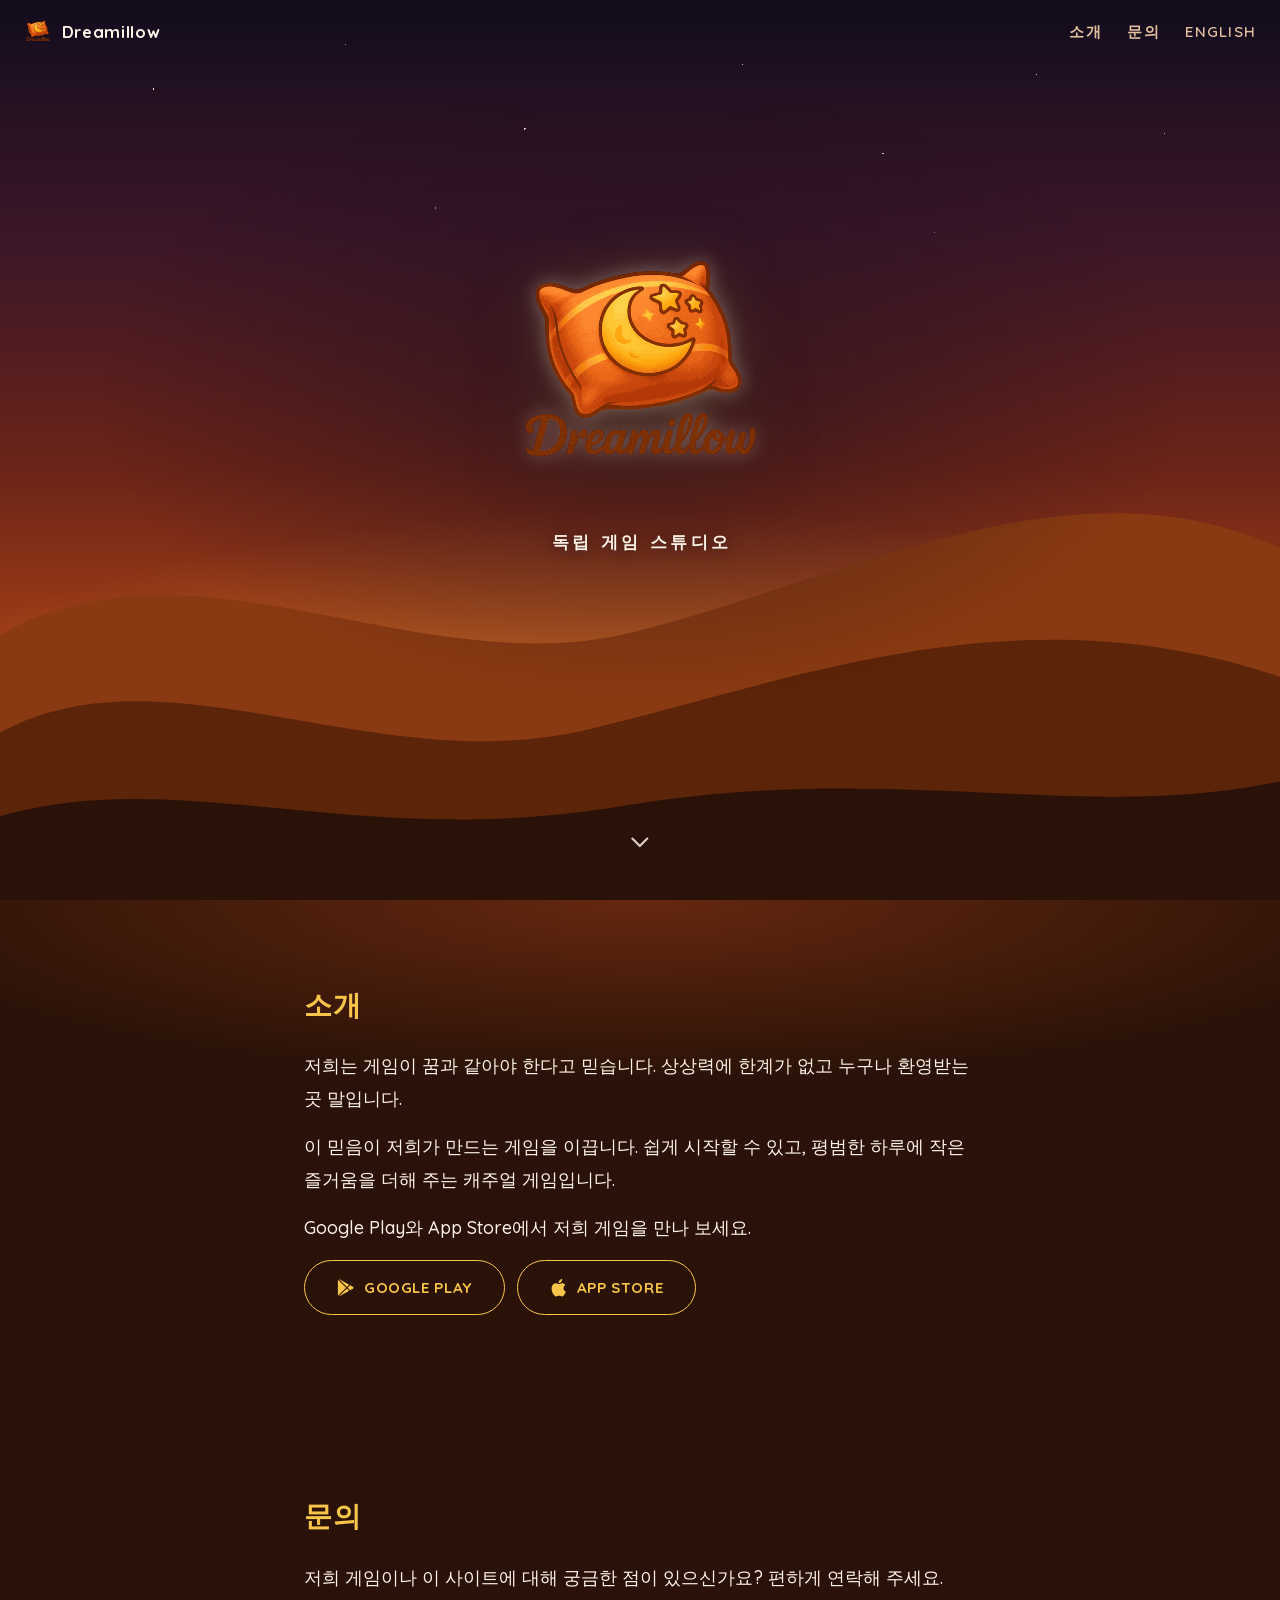
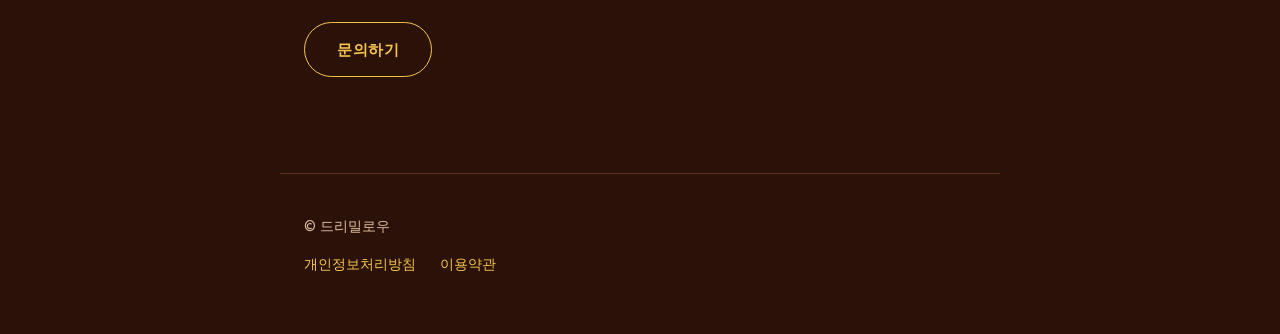
==== ko/index.html @ 7b3ff949 "Add a Korean version of the site under /ko/ English stays the default at the existing URLs, so the p" ====
<!DOCTYPE html>
<html lang="ko">
<head>
<meta charset="utf-8">
<meta name="viewport" content="width=device-width, initial-scale=1">
<title>Dreamillow</title>
<meta name="description" content="드리밀로우는 상상력에 한계가 없고 누구나 환영받는 캐주얼 게임을 만드는 독립 게임 스튜디오입니다.">
<meta name="theme-color" content="#140d1e">
<link rel="icon" href="/assets/icon.png" type="image/png">
<link rel="apple-touch-icon" href="/assets/dreamillow.png">
<link rel="preload" href="/assets/fonts/quicksand-latin.woff2" as="font" type="font/woff2" crossorigin>
<link rel="stylesheet" href="/assets/style.css">
<link rel="alternate" hreflang="en" href="https://dreamillow.github.io/">
<link rel="alternate" hreflang="ko" href="https://dreamillow.github.io/ko/">
<link rel="alternate" hreflang="x-default" href="https://dreamillow.github.io/">
</head>
<body>

<header class="nav">
  <a class="wordmark" href="/ko/index.html">
    <img src="/assets/icon.png" alt="" width="28" height="28">
    <span>Dreamillow</span>
  </a>
  <nav aria-label="주요 메뉴">
    <a href="#about">소개</a>
    <a href="#contact">문의</a>
    <a href="/index.html" hreflang="en" lang="en">English</a>
  </nav>
</header>

<main>
  <section class="hero">
    <div class="sky" aria-hidden="true"></div>

    <div class="dunes" aria-hidden="true">
      <div class="dune dune-far" data-speed="0.10">
        <svg viewBox="0 0 1440 320" preserveAspectRatio="none" focusable="false">
          <path d="M0,168 C220,104 470,198 716,166 C962,134 1206,64 1440,118 L1440,320 L0,320 Z"/>
        </svg>
      </div>
      <div class="dune dune-mid" data-speed="0.20">
        <svg viewBox="0 0 1440 320" preserveAspectRatio="none" focusable="false">
          <path d="M0,224 C186,172 424,252 664,222 C904,192 1148,142 1440,192 L1440,320 L0,320 Z"/>
        </svg>
      </div>
      <div class="dune dune-near" data-speed="0.34">
        <svg viewBox="0 0 1440 320" preserveAspectRatio="none" focusable="false">
          <path d="M0,272 C204,242 402,292 702,266 C1002,240 1222,276 1440,252 L1440,320 L0,320 Z"/>
        </svg>
      </div>
    </div>

    <div class="hero-inner">
      <h1><img class="hero-logo" src="/assets/dreamillow.png" alt="Dreamillow" width="512" height="512"></h1>
      <p class="tagline">독립 게임 스튜디오</p>
    </div>

    <a class="scroll-cue" href="#about" aria-label="소개로 이동">
      <svg viewBox="0 0 24 24" aria-hidden="true" focusable="false">
        <path d="M5 9l7 7 7-7" fill="none" stroke="currentColor" stroke-width="2"
              stroke-linecap="round" stroke-linejoin="round"/>
      </svg>
    </a>
  </section>

  <div class="ground">
    <section class="section reveal" id="about">
      <h2>소개</h2>
      <p>저희는 게임이 꿈과 같아야 한다고 믿습니다. 상상력에 한계가 없고
        누구나 환영받는 곳 말입니다.</p>
      <p>이 믿음이 저희가 만드는 게임을 이끕니다. 쉽게 시작할 수 있고,
        평범한 하루에 작은 즐거움을 더해 주는 캐주얼 게임입니다.</p>
      <p>Google Play와 App Store에서 저희 게임을 만나 보세요.</p>
      <p class="store-links">
        <a class="pill-button" href="https://play.google.com/store/apps/dev?id=8315990419131037294"><svg class="pill-icon" viewBox="0 0 24 24" aria-hidden="true" focusable="false"><path d="M22.018 13.298l-3.919 2.218-3.515-3.493 3.543-3.521 3.891 2.202a1.49 1.49 0 0 1 0 2.594zM1.337.924a1.486 1.486 0 0 0-.112.568v21.017c0 .217.045.419.124.6l11.155-11.087L1.337.924zm12.207 10.065l3.258-3.238L3.45.195a1.466 1.466 0 0 0-.946-.179l11.04 10.973zm0 2.067l-11 10.933c.298.036.612-.016.906-.183l13.324-7.54-3.23-3.21z"/></svg>Google Play</a>
        <a class="pill-button" href="https://apps.apple.com/developer/id1828853316"><svg class="pill-icon" viewBox="0 0 24 24" aria-hidden="true" focusable="false"><path d="M12.152 6.896c-.948 0-2.415-1.078-3.96-1.04-2.04.027-3.91 1.183-4.961 3.014-2.117 3.675-.546 9.103 1.519 12.09 1.013 1.454 2.208 3.09 3.792 3.039 1.52-.065 2.09-.987 3.935-.987 1.831 0 2.35.987 3.96.948 1.637-.026 2.676-1.48 3.676-2.948 1.156-1.688 1.636-3.325 1.662-3.415-.039-.013-3.182-1.221-3.22-4.857-.026-3.04 2.48-4.494 2.597-4.559-1.429-2.09-3.623-2.324-4.39-2.376-2-.156-3.675 1.09-4.61 1.09zM15.53 3.83c.843-1.012 1.4-2.427 1.245-3.83-1.207.052-2.662.805-3.532 1.818-.78.896-1.454 2.338-1.273 3.714 1.338.104 2.715-.688 3.559-1.701"/></svg>App Store</a>
      </p>
    </section>

    <section class="section reveal" id="contact">
      <h2>문의</h2>
      <p>저희 게임이나 이 사이트에 대해 궁금한 점이 있으신가요? 편하게 연락해 주세요.</p>
      <p><a class="pill-button" href="mailto:dreamillowgames@gmail.com">문의하기</a></p>
    </section>
  </div>
</main>

<footer class="footer">
  <p>&copy; 드리밀로우</p>
  <nav aria-label="법적 고지">
    <a href="/ko/privacy.html">개인정보처리방침</a>
    <a href="/ko/terms.html">이용약관</a>
  </nav>
</footer>

<script src="/assets/main.js"></script>
</body>
</html>
---- assets/style.css ----
/* Quicksand — SIL Open Font License 1.1, see assets/fonts/OFL.txt
   Variable latin subset: one file covers every weight we use. */
@font-face {
  font-family: "Quicksand";
  font-style: normal;
  font-weight: 300 700;
  font-display: swap;
  src: url("/assets/fonts/quicksand-latin.woff2") format("woff2");
  unicode-range: U+0000-00FF, U+0131, U+0152-0153, U+02BB-02BC, U+02C6, U+02DA,
    U+02DC, U+0304, U+0308, U+0329, U+2000-206F, U+20AC, U+2122, U+2191, U+2193,
    U+2212, U+2215, U+FEFF, U+FFFD;
}

:root {
  /* dusk palette, sampled from the logo */
  --night: #140d1e;
  --dusk: #3a1628;
  --ember: #a03d16;
  --flame: #e8722b;
  --amber: #f8c54a;

  --deep: #2a1208;
  --surface: #3a1a0d;
  --line: #5c3320;

  --sand: #fdf3e6;
  --muted: #e2c0a0;

  --dune-far: #8a3a12;
  --dune-mid: #5c2409;
  --dune-near: #2a1208;

  --measure: 720px;
  --nav-h: 4rem;
}

*, *::before, *::after { box-sizing: border-box; }

html {
  scroll-behavior: smooth;
  /* Matches the ground, which is what shows through on overscroll and below
     the body box. The hero paints its own night sky on top. */
  background: var(--deep);
}

body {
  margin: 0;
  background: var(--deep);
  color: var(--sand);
  font-family: "Quicksand", -apple-system, BlinkMacSystemFont, "Segoe UI", Roboto,
    "Helvetica Neue", Arial, sans-serif;
  font-size: 18px;
  font-weight: 500;
  line-height: 1.8;
  -webkit-text-size-adjust: 100%;
  overflow-x: hidden;
}

a { color: var(--amber); }

a:focus-visible,
button:focus-visible,
.table-wrap:focus-visible {
  outline: 2px solid var(--amber);
  outline-offset: 3px;
  border-radius: 4px;
}

img { max-width: 100%; height: auto; }

/* ---------- nav ---------- */

.nav {
  position: fixed;
  top: 0;
  left: 0;
  right: 0;
  z-index: 10;
  display: flex;
  flex-wrap: wrap;
  gap: 0.5rem 1.5rem;
  align-items: center;
  justify-content: space-between;
  min-height: var(--nav-h);
  padding: 0.75rem 1.5rem;
  background: linear-gradient(to bottom, rgba(20, 13, 30, 0.92), rgba(20, 13, 30, 0));
}

.wordmark {
  display: inline-flex;
  align-items: center;
  gap: 0.6rem;
  font-weight: 700;
  font-size: 1.05rem;
  letter-spacing: 0.04em;
  color: var(--sand);
  text-decoration: none;
}

.wordmark img { width: 28px; height: 28px; }

.nav nav { display: flex; gap: 1.6rem; }

.nav nav a {
  color: var(--muted);
  text-decoration: none;
  font-size: 0.95rem;
  font-weight: 600;
  letter-spacing: 0.08em;
  text-transform: uppercase;
  transition: color 0.25s ease;
}

.nav nav a:hover { color: var(--sand); }

/* ---------- hero ---------- */

.hero {
  position: relative;
  min-height: 100vh;
  min-height: 100svh;
  display: flex;
  flex-direction: column;
  align-items: center;
  justify-content: center;
  overflow: hidden;
  isolation: isolate;
}

.sky {
  position: absolute;
  inset: 0;
  z-index: -2;
  background:
    radial-gradient(120% 70% at 50% 100%, rgba(248, 197, 74, 0.55) 0%, rgba(248, 197, 74, 0) 62%),
    linear-gradient(to bottom,
      var(--night) 0%,
      var(--dusk) 26%,
      #6b2418 52%,
      var(--ember) 72%,
      var(--flame) 88%,
      var(--amber) 100%);
}

/* stars: fixed positions, confined to the dark upper sky */
.sky::before {
  content: "";
  position: absolute;
  inset: 0 0 45% 0;
  background-image:
    radial-gradient(1.6px 1.6px at 12% 18%, rgba(253, 243, 230, 0.95) 50%, transparent 51%),
    radial-gradient(1.3px 1.3px at 27% 9%, rgba(253, 243, 230, 0.75) 50%, transparent 51%),
    radial-gradient(1.8px 1.8px at 41% 26%, rgba(253, 243, 230, 0.9) 50%, transparent 51%),
    radial-gradient(1.2px 1.2px at 58% 13%, rgba(253, 243, 230, 0.7) 50%, transparent 51%),
    radial-gradient(1.7px 1.7px at 69% 31%, rgba(253, 243, 230, 0.85) 50%, transparent 51%),
    radial-gradient(1.4px 1.4px at 81% 15%, rgba(253, 243, 230, 0.8) 50%, transparent 51%),
    radial-gradient(1.1px 1.1px at 91% 27%, rgba(253, 243, 230, 0.65) 50%, transparent 51%),
    radial-gradient(1.5px 1.5px at 34% 42%, rgba(253, 243, 230, 0.55) 50%, transparent 51%),
    radial-gradient(1.2px 1.2px at 73% 47%, rgba(253, 243, 230, 0.45) 50%, transparent 51%);
  -webkit-mask-image: linear-gradient(to bottom, #000 55%, transparent 100%);
  mask-image: linear-gradient(to bottom, #000 55%, transparent 100%);
  animation: twinkle 6s ease-in-out infinite alternate;
}

@keyframes twinkle {
  from { opacity: 0.55; }
  to { opacity: 1; }
}

.dunes {
  position: absolute;
  inset: auto 0 0 0;
  z-index: -1;
  height: 62%;
  pointer-events: none;
}

.dune {
  position: absolute;
  inset: 0;
  will-change: transform;
}

.dune svg { position: absolute; inset: 0; width: 100%; height: 100%; }

.dune-far svg path { fill: var(--dune-far); }
.dune-mid svg path { fill: var(--dune-mid); }
.dune-near svg path { fill: var(--dune-near); }

.hero-inner {
  position: relative;
  width: 100%;
  max-width: var(--measure);
  text-align: center;
  padding: 0 1.5rem;
  margin-bottom: 12vh;
}

/* Soft vignette behind the hero copy. The sky brightens towards the horizon,
   so without this the tagline's contrast depends on viewport height. */
.hero-inner::before {
  content: "";
  position: absolute;
  left: 50%;
  top: 50%;
  width: 150%;
  height: 190%;
  transform: translate(-50%, -50%);
  background: radial-gradient(closest-side, rgba(20, 13, 30, 0.5) 0%, rgba(20, 13, 30, 0) 100%);
  z-index: -1;
  pointer-events: none;
}

.hero h1 { margin: 0; line-height: 0; }

.hero-logo {
  width: min(62vw, 268px);
  height: auto;
  /* The logo's wordmark is dark brown, so it needs a light halo to separate
     from the night sky. The dark shadow underneath keeps it grounded. */
  filter:
    drop-shadow(0 0 9px rgba(253, 243, 230, 0.3))
    drop-shadow(0 0 28px rgba(248, 197, 74, 0.2))
    drop-shadow(0 12px 32px rgba(20, 13, 30, 0.45));
}

.tagline {
  margin: 1.5rem auto 0;
  max-width: 100%;
  font-size: clamp(0.8rem, 2.6vw, 1.05rem);
  font-weight: 600;
  letter-spacing: 0.34em;
  text-indent: 0.34em;
  text-transform: uppercase;
  color: var(--sand);
  text-shadow: 0 2px 14px rgba(20, 13, 30, 0.6);
  overflow-wrap: break-word;
}

@media (max-width: 30rem) {
  .tagline {
    letter-spacing: 0.18em;
    text-indent: 0.18em;
  }
}

.scroll-cue {
  position: absolute;
  bottom: 2.25rem;
  left: 50%;
  transform: translateX(-50%);
  width: 2.75rem;
  height: 2.75rem;
  display: grid;
  place-items: center;
  color: var(--sand);
  opacity: 0.85;
  animation: bob 2.6s ease-in-out infinite;
}

.scroll-cue svg { width: 1.6rem; height: 1.6rem; }

@keyframes bob {
  0%, 100% { transform: translate(-50%, 0); }
  50% { transform: translate(-50%, 7px); }
}

/* ---------- ground ---------- */

.ground {
  position: relative;
  background: var(--deep);
}

.ground::before {
  content: "";
  position: absolute;
  inset: 0 0 auto 0;
  height: 260px;
  background: radial-gradient(90% 100% at 50% 0%, rgba(160, 61, 22, 0.5) 0%, rgba(42, 18, 8, 0) 70%);
  pointer-events: none;
}

.section, .prose {
  position: relative;
  max-width: var(--measure);
  margin: 0 auto;
  padding: 0 1.5rem;
}

.section {
  padding-top: 5rem;
  padding-bottom: 5rem;
  scroll-margin-top: var(--nav-h);
}

.section h2 {
  margin: 0 0 1.25rem;
  font-size: clamp(1.4rem, 4.5vw, 1.75rem);
  font-weight: 700;
  letter-spacing: 0.14em;
  text-transform: uppercase;
  color: var(--amber);
}

.section p { margin: 0 0 1rem; }

.pill-button {
  display: inline-block;
  margin-top: 0.75rem;
  padding: 0.8rem 2rem;
  border: 1px solid var(--amber);
  border-radius: 999px;
  color: var(--amber);
  text-decoration: none;
  font-weight: 700;
  font-size: 0.95rem;
  letter-spacing: 0.12em;
  text-transform: uppercase;
  transition: background-color 0.25s ease, color 0.25s ease;
}

.pill-button:hover {
  background: var(--amber);
  color: var(--deep);
}

.store-links {
  display: flex;
  flex-wrap: wrap;
  gap: 0.75rem;
}

.store-links .pill-button {
  display: inline-flex;
  align-items: center;
  gap: 0.6rem;
  margin-top: 0;
}

.pill-icon {
  width: 1.15em;
  height: 1.15em;
  flex-shrink: 0;
  fill: currentColor;
}

/* ---------- legal pages ---------- */

.prose {
  padding-top: calc(var(--nav-h) + 3rem);
  padding-bottom: 5rem;
}

.prose h1 {
  font-size: clamp(1.6rem, 5vw, 2.1rem);
  font-weight: 700;
  line-height: 1.3;
  letter-spacing: 0.02em;
  margin: 0 0 2.5rem;
  color: var(--amber);
}

.prose h2 {
  font-size: 1.2rem;
  font-weight: 700;
  letter-spacing: 0.06em;
  margin: 2.75rem 0 0.85rem;
  padding-top: 1.5rem;
  border-top: 1px solid var(--line);
  color: var(--amber);
}

.prose p { margin: 0 0 1.1rem; }

.prose ul { margin: 0 0 1.4rem; padding-left: 1.5rem; }

.prose li { margin-bottom: 0.5rem; }

/* ---------- age table ---------- */

.table-wrap {
  overflow-x: auto;
  margin: 0 0 1.6rem;
  border: 1px solid var(--line);
  border-radius: 10px;
  background: var(--surface);
}

.table-wrap table {
  border-collapse: collapse;
  width: 100%;
  font-size: 0.95rem;
  white-space: nowrap;
}

.table-wrap caption {
  padding: 0.85rem 1rem;
  text-align: left;
  font-weight: 700;
  color: var(--muted);
  border-bottom: 1px solid var(--line);
}

.table-wrap th,
.table-wrap td {
  padding: 0.6rem 1rem;
  text-align: left;
  border-bottom: 1px solid var(--line);
}

.table-wrap thead th { color: var(--amber); font-weight: 700; }

.table-wrap tbody th { font-weight: 500; }

.table-wrap tr:last-child th,
.table-wrap tr:last-child td { border-bottom: 0; }

/* ---------- footer ---------- */

.footer {
  max-width: var(--measure);
  margin: 0 auto;
  padding: 2.5rem 1.5rem 3.5rem;
  border-top: 1px solid var(--line);
  color: var(--muted);
  font-size: 0.9rem;
}

.footer p { margin: 0 0 0.75rem; }

.footer nav { display: flex; flex-wrap: wrap; gap: 1.5rem; }

.footer nav a { text-decoration: none; }

.footer nav a:hover { text-decoration: underline; }

/* ---------- korean ----------
   Quicksand has no Hangul, so Hangul falls through to the system font while
   digits and latin stay in Quicksand. The wide tracking suits latin capitals
   only; Hangul needs far less of it. */

body:lang(ko) {
  font-family: "Quicksand", -apple-system, BlinkMacSystemFont, "Apple SD Gothic Neo",
    "Malgun Gothic", "Noto Sans KR", Roboto, sans-serif;
  word-break: keep-all;
  overflow-wrap: break-word;
}

.tagline:lang(ko) {
  letter-spacing: 0.2em;
  text-indent: 0.2em;
}

.section h2:lang(ko),
.pill-button:lang(ko) { letter-spacing: 0.04em; }

/* ---------- scroll reveal ----------
   Hidden only when main.js has run, so no-JS visitors still see everything. */

.js .reveal {
  opacity: 0;
  transform: translateY(18px);
  transition: opacity 0.6s ease, transform 0.6s ease;
}

.js .reveal.is-visible {
  opacity: 1;
  transform: none;
}

@media (prefers-reduced-motion: reduce) {
  html { scroll-behavior: auto; }

  .js .reveal {
    opacity: 1;
    transform: none;
    transition: none;
  }

  .sky::before,
  .scroll-cue { animation: none; }
}
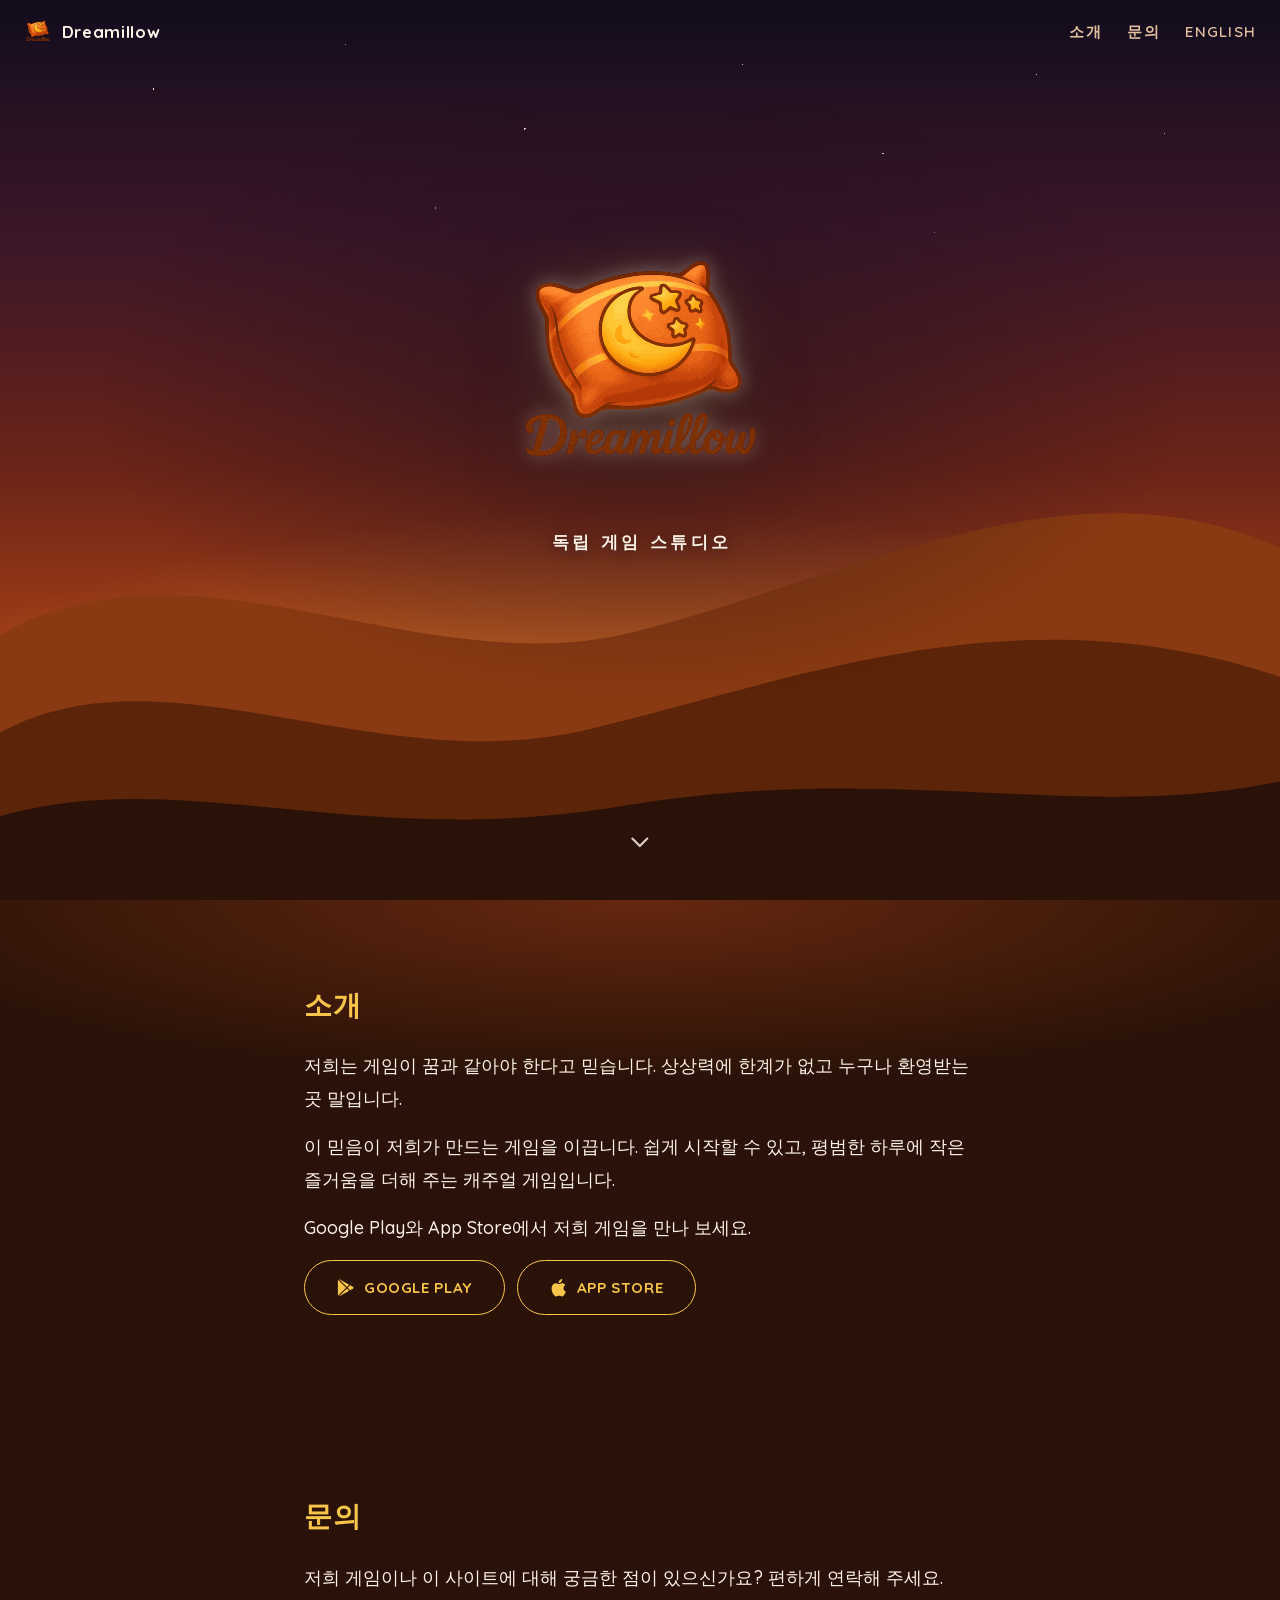
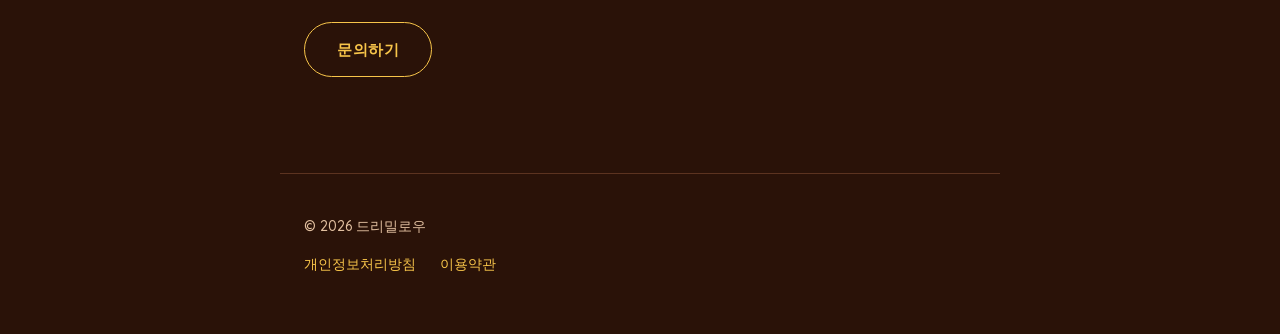
==== commit 0a5a641d: "Add the year to the footer copyright line Co-Authored-By: Claude Opus 5.5 <noreply@anthropic.com>" ====
--- a/ko/index.html
+++ b/ko/index.html
@@ -86,7 +86,7 @@
 </main>
 
 <footer class="footer">
-  <p>&copy; 드리밀로우</p>
+  <p>&copy; 2026 드리밀로우</p>
   <nav aria-label="법적 고지">
     <a href="/ko/privacy.html">개인정보처리방침</a>
     <a href="/ko/terms.html">이용약관</a>
